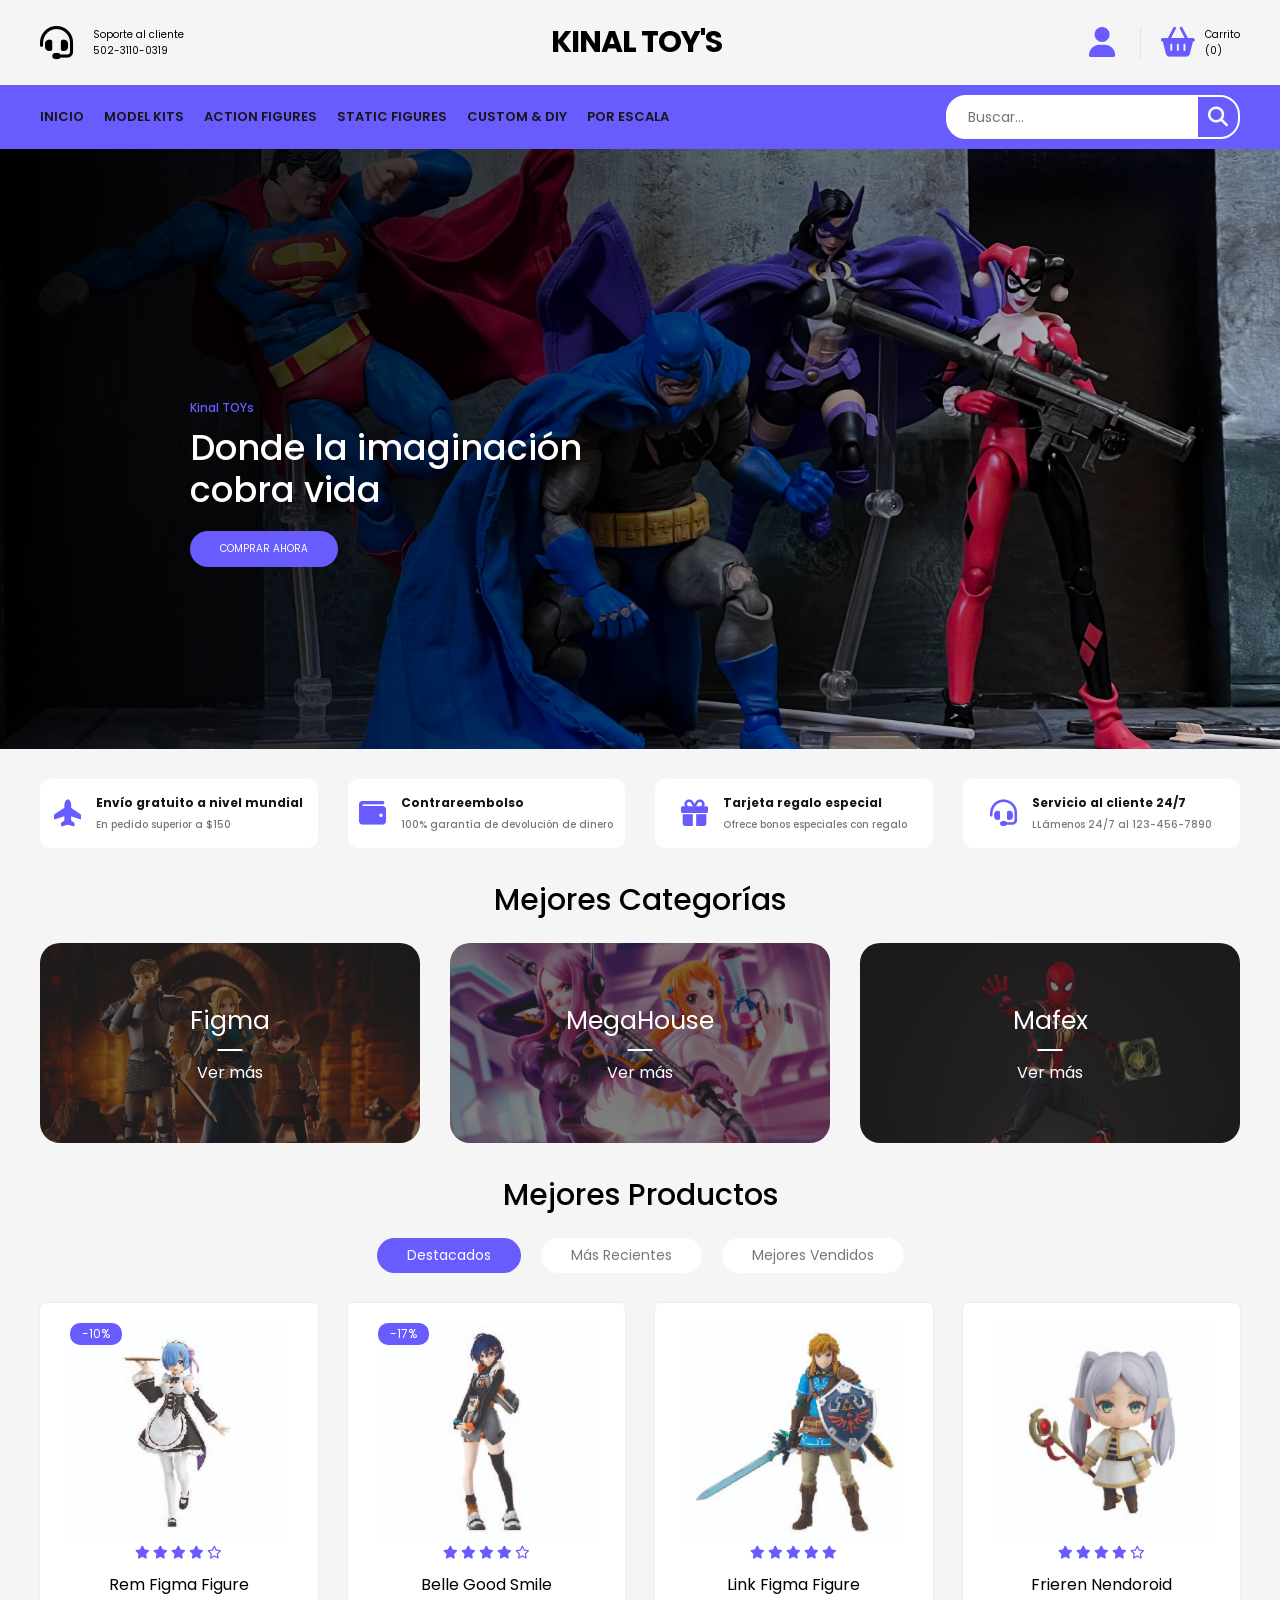
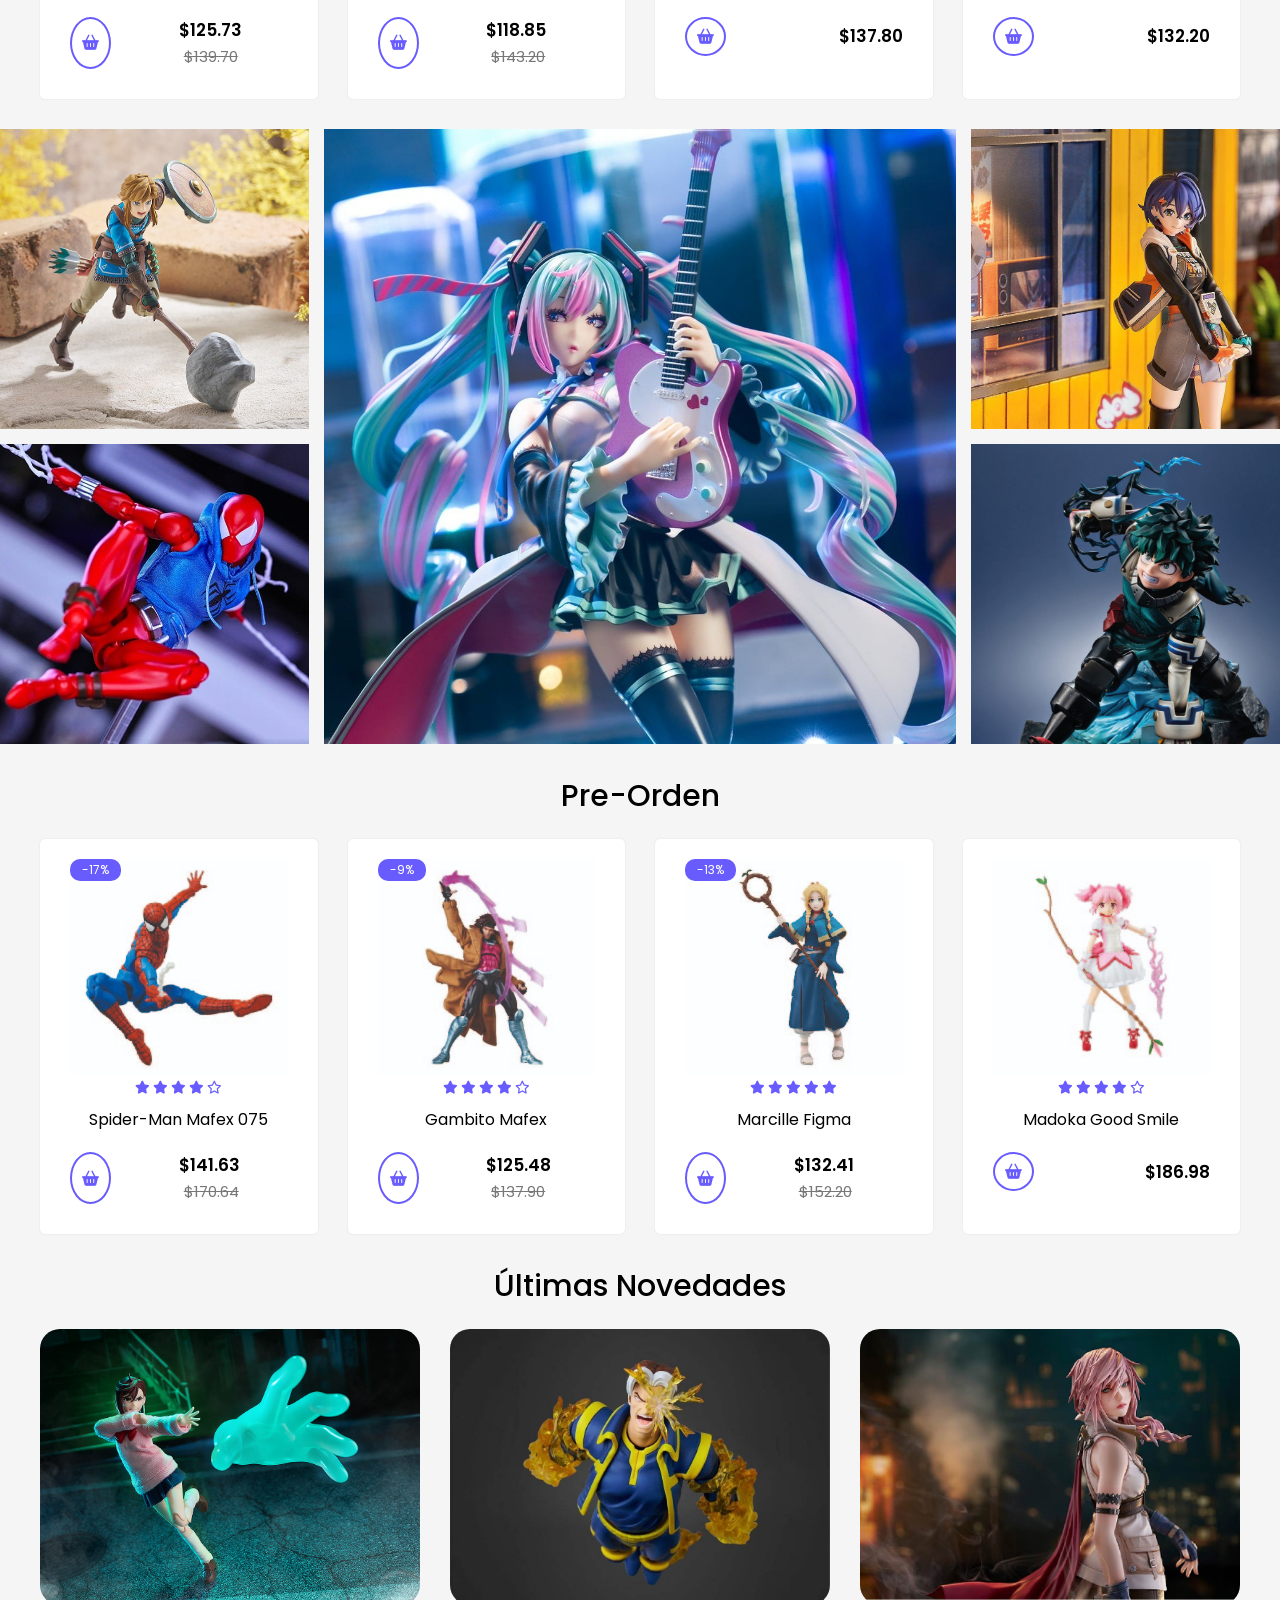
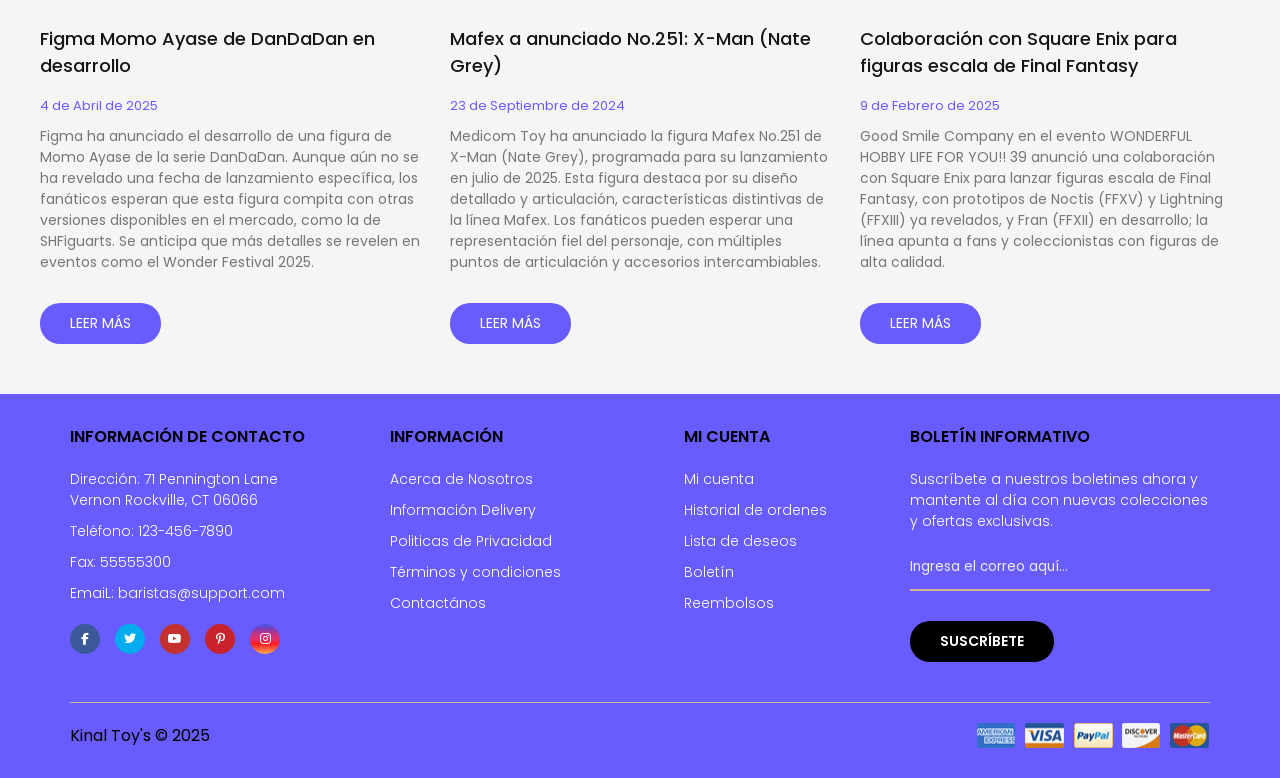
==== Kinal Toy's/Index/index.html @ 7cec7b45 "HTML: Realiquez" ====
<!DOCTYPE html>
<html lang="en">
	<head>
		<meta charset="UTF-8" />
		<meta http-equiv="X-UA-Compatible" content="IE=edge" />
		<meta
			name="viewport"
			content="width=device-width, initial-scale=1.0"
		/>
		<title>Kinal Toy's</title>
		<link rel="stylesheet" href="../Styles/styles.css" />
		<link rel="stylesheet" href="https://cdnjs.cloudflare.com/ajax/libs/font-awesome/6.7.2/css/all.min.css" integrity="sha512-Evv84Mr4kqVGRNSgIGL/F/aIDqQb7xQ2vcrdIwxfjThSH8CSR7PBEakCr51Ck+w+/U6swU2Im1vVX0SVk9ABhg==" crossorigin="anonymous" referrerpolicy="no-referrer" />
    	<link rel="icon" href="../Images/kinal toys.png">
	</head>
	<body>
		<header>
			<div class="container-hero">
				<div class="container hero">
					<div class="customer-support">
						<i class="fa-solid fa-headset"></i>
						<div class="content-customer-support">
							<span class="text">Soporte al cliente</span>
							<span class="number">502-3110-0319</span>
						</div>
					</div>

					<div class="container-logo">
						<h1 class="logo"><a href="/">Kinal Toy's</a></h1>
					</div>

					<div class="container-user">
						<i class="fa-solid fa-user"></i>
						<i class="fa-solid fa-basket-shopping"></i>
						<div class="content-shopping-cart">
							<span class="text">Carrito</span>
							<span class="number">(0)</span>
						</div>
					</div>
				</div>
			</div>

			<div class="container-navbar">
				<nav class="navbar container">
					<i class="fa-solid fa-bars"></i>
					<ul class="menu">
						<li><a href="#">Inicio</a></li>
						<li><a href="#">Model Kits</a></li>
						<li><a href="#">Action Figures</a></li>
						<li><a href="#">Static Figures</a></li>
						<li><a href="#">Custom & DIY</a></li>
						<li><a href="#">Por Escala</a></li>
					</ul>

					<form class="search-form">
						<input type="search" placeholder="Buscar..." />
						<button class="btn-search">
							<i class="fa-solid fa-magnifying-glass"></i>
						</button>
					</form>
				</nav>
			</div>
		</header>

		<section class="banner">
			<div class="content-banner">
				<p>Kinal TOYs</p>
				<h2>Donde la imaginación<br />cobra vida</h2>
				<a href="#">Comprar ahora</a>
			</div>
		</section>

		<main class="main-content">
			<section class="container container-features">
				<div class="card-feature">
					<i class="fa-solid fa-plane-up"></i>
					<div class="feature-content">
						<span>Envío gratuito a nivel mundial</span>
						<p>En pedido superior a $150</p>
					</div>
				</div>
				<div class="card-feature">
					<i class="fa-solid fa-wallet"></i>
					<div class="feature-content">
						<span>Contrareembolso</span>
						<p>100% garantía de devolución de dinero</p>
					</div>
				</div>
				<div class="card-feature">
					<i class="fa-solid fa-gift"></i>
					<div class="feature-content">
						<span>Tarjeta regalo especial</span>
						<p>Ofrece bonos especiales con regalo</p>
					</div>
				</div>
				<div class="card-feature">
					<i class="fa-solid fa-headset"></i>
					<div class="feature-content">
						<span>Servicio al cliente 24/7</span>
						<p>LLámenos 24/7 al 123-456-7890</p>
					</div>
				</div>
			</section>

			<section class="container top-categories">
				<h1 class="heading-1">Mejores Categorías</h1>
				<div class="container-categories">
					<div class="card-category category-moca">
						<p>Figma</p>
						<span>Ver más</span>
					</div>
					<div class="card-category category-expreso">
						<p>MegaHouse</p>
						<span>Ver más</span>
					</div>
					<div class="card-category category-capuchino">
						<p>Mafex</p>
						<span>Ver más</span>
					</div>
				</div>
			</section>

			<section class="container top-products">
				<h1 class="heading-1">Mejores Productos</h1>

				<div class="container-options">
					<span class="active">Destacados</span>
					<span>Más recientes</span>
					<span>Mejores Vendidos</span>
				</div>

				<div class="container-products">
					<!-- Producto 1 -->
					<div class="card-product">
						<div class="container-img">
							<img src="../Images/rem.jpg" alt="Re Zero Starting Life in Another World Rem Figma Figura" />
							<span class="discount">-10%</span>
							<div class="button-group">
								<span>
									<i class="fa-regular fa-eye"></i>
								</span>
								<span>
									<i class="fa-regular fa-heart"></i>
								</span>
								<span>
									<i class="fa-solid fa-code-compare"></i>
								</span>
							</div>
						</div>
						<div class="content-card-product">
							<div class="stars">
								<i class="fa-solid fa-star"></i>
								<i class="fa-solid fa-star"></i>
								<i class="fa-solid fa-star"></i>
								<i class="fa-solid fa-star"></i>
								<i class="fa-regular fa-star"></i>
							</div>
							<h3>Rem Figma Figure</h3>
							<span class="add-cart">
								<i class="fa-solid fa-basket-shopping"></i>
							</span>
							<p class="price">$125.73 <span>$139.70</span></p>
						</div>
					</div>
					<!-- Producto 2 -->
					<div class="card-product">
						<div class="container-img">
							<img
								src="../Images/bell.jpg"
								alt="Toy bell.jpg"
							/>
							<span class="discount">-17%</span>
							<div class="button-group">
								<span>
									<i class="fa-regular fa-eye"></i>
								</span>
								<span>
									<i class="fa-regular fa-heart"></i>
								</span>
								<span>
									<i class="fa-solid fa-code-compare"></i>
								</span>
							</div>
						</div>
						<div class="content-card-product">
							<div class="stars">
								<i class="fa-solid fa-star"></i>
								<i class="fa-solid fa-star"></i>
								<i class="fa-solid fa-star"></i>
								<i class="fa-solid fa-star"></i>
								<i class="fa-regular fa-star"></i>
							</div>
							<h3>Belle Good Smile</h3>
							<span class="add-cart">
								<i class="fa-solid fa-basket-shopping"></i>
							</span>
							<p class="price">$118.85 <span>$143.20</span></p>
						</div>
					</div>
					<!--  -->
					<div class="card-product">
						<div class="container-img">
							<img
								src="../Images/link.jpg"
								alt="Toy link"
							/>
							<div class="button-group">
								<span>
									<i class="fa-regular fa-eye"></i>
								</span>
								<span>
									<i class="fa-regular fa-heart"></i>
								</span>
								<span>
									<i class="fa-solid fa-code-compare"></i>
								</span>
							</div>
						</div>
						<div class="content-card-product">
							<div class="stars">
								<i class="fa-solid fa-star"></i>
								<i class="fa-solid fa-star"></i>
								<i class="fa-solid fa-star"></i>
								<i class="fa-solid fa-star"></i>
								<i class="fa-solid fa-star"></i>
							</div>
							<h3>Link Figma Figure</h3>
							<span class="add-cart">
								<i class="fa-solid fa-basket-shopping"></i>
							</span>
							<p class="price">$137.80</p>
						</div>
					</div>
					<!--  -->
					<div class="card-product">
						<div class="container-img">
							<img src="../Images/frieren.jpg" alt="Toy frieren" />
							<div class="button-group">
								<span>
									<i class="fa-regular fa-eye"></i>
								</span>
								<span>
									<i class="fa-regular fa-heart"></i>
								</span>
								<span>
									<i class="fa-solid fa-code-compare"></i>
								</span>
							</div>
						</div>
						<div class="content-card-product">
							<div class="stars">
								<i class="fa-solid fa-star"></i>
								<i class="fa-solid fa-star"></i>
								<i class="fa-solid fa-star"></i>
								<i class="fa-solid fa-star"></i>
								<i class="fa-regular fa-star"></i>
							</div>
							<h3>Frieren Nendoroid</h3>
							<span class="add-cart">
								<i class="fa-solid fa-basket-shopping"></i>
							</span>
							<p class="price">$132.20</p>
						</div>
					</div>
				</div>
			</section>

			<section class="gallery">
				<img
					src="../Images/Figma.jpg"
					alt="Gallery Img1"
					class="gallery-img-1"
				/><img
					src="../Images/Good Smile Company.jpg"
					alt="Gallery Img2"
					class="gallery-img-2"
				/><img
					src="../Images/Kotobukiya.jpg"
					alt="Gallery Img3"
					class="gallery-img-3"
				/><img
					src="../Images/Mafex.jpg"
					alt="Gallery Img4"
					class="gallery-img-4"
				/><img
					src="../Images/MegaHouse.png"
					alt="Gallery Img5"
					class="gallery-img-5"
				/>
			</section>

			<section class="container specials">
				<h1 class="heading-1">Pre-Orden</h1>

				<div class="container-products">
					<!-- Producto 1 -->
					<div class="card-product">
						<div class="container-img">
							<img src="../Images/spiderman.jpg" alt="Cafe spiderman" />
							<span class="discount">-17%</span>
							<div class="button-group">
								<span>
									<i class="fa-regular fa-eye"></i>
								</span>
								<span>
									<i class="fa-regular fa-heart"></i>
								</span>
								<span>
									<i class="fa-solid fa-code-compare"></i>
								</span>
							</div>
						</div>
						<div class="content-card-product">
							<div class="stars">
								<i class="fa-solid fa-star"></i>
								<i class="fa-solid fa-star"></i>
								<i class="fa-solid fa-star"></i>
								<i class="fa-solid fa-star"></i>
								<i class="fa-regular fa-star"></i>
							</div>
							<h3>Spider-Man Mafex 075</h3>
							<span class="add-cart">
								<i class="fa-solid fa-basket-shopping"></i>
							</span>
							<p class="price">$141.63 <span>$170.64</span></p>
						</div>
					</div>
					<!-- Producto 2 -->
					<div class="card-product">
						<div class="container-img">
							<img
								src="../Images/gambito.jpg"
								alt="Toy gambito"
							/>
							<span class="discount">-9%</span>
							<div class="button-group">
								<span>
									<i class="fa-regular fa-eye"></i>
								</span>
								<span>
									<i class="fa-regular fa-heart"></i>
								</span>
								<span>
									<i class="fa-solid fa-code-compare"></i>
								</span>
							</div>
						</div>
						<div class="content-card-product">
							<div class="stars">
								<i class="fa-solid fa-star"></i>
								<i class="fa-solid fa-star"></i>
								<i class="fa-solid fa-star"></i>
								<i class="fa-solid fa-star"></i>
								<i class="fa-regular fa-star"></i>
							</div>
							<h3>Gambito Mafex</h3>
							<span class="add-cart">
								<i class="fa-solid fa-basket-shopping"></i>
							</span>
							<p class="price">$125.48 <span>$137.90</span></p>
						</div>
					</div>
					<!--  -->
					<div class="card-product">
						<div class="container-img">
							<img src="../Images/marcill.jpg" alt="Marcill" />
							<span class="discount">-13%</span>
							<div class="button-group">
								<span>
									<i class="fa-regular fa-eye"></i>
								</span>
								<span>
									<i class="fa-regular fa-heart"></i>
								</span>
								<span>
									<i class="fa-solid fa-code-compare"></i>
								</span>
							</div>
						</div>
						<div class="content-card-product">
							<div class="stars">
								<i class="fa-solid fa-star"></i>
								<i class="fa-solid fa-star"></i>
								<i class="fa-solid fa-star"></i>
								<i class="fa-solid fa-star"></i>
								<i class="fa-solid fa-star"></i>
							</div>
							<h3>Marcille Figma</h3>
							<span class="add-cart">
								<i class="fa-solid fa-basket-shopping"></i>
							</span>
							<p class="price">$132.41 <span>$152.20</span></p>
						</div>
					</div>
					<!--  -->
					<div class="card-product">
						<div class="container-img">
							<img src="../Images/madoka.jpg" alt="Madoka" />
							<div class="button-group">
								<span>
									<i class="fa-regular fa-eye"></i>
								</span>
								<span>
									<i class="fa-regular fa-heart"></i>
								</span>
								<span>
									<i class="fa-solid fa-code-compare"></i>
								</span>
							</div>
						</div>
						<div class="content-card-product">
							<div class="stars">
								<i class="fa-solid fa-star"></i>
								<i class="fa-solid fa-star"></i>
								<i class="fa-solid fa-star"></i>
								<i class="fa-solid fa-star"></i>
								<i class="fa-regular fa-star"></i>
							</div>
							<h3>Madoka Good Smile</h3>
							<span class="add-cart">
								<i class="fa-solid fa-basket-shopping"></i>
							</span>
							<p class="price">$186.98</p>
						</div>
					</div>
				</div>
			</section>

			<section class="container blogs">
				<h1 class="heading-1">Últimas Novedades</h1>

				<div class="container-blogs">
					<div class="card-blog">
						<div class="container-img">
							<img src="../Images/anuncio-momo.jpg" alt="Anuncio Momo" />
							<div class="button-group-blog">
								<span>
									<i class="fa-solid fa-magnifying-glass"></i>
								</span>
								<span>
									<i class="fa-solid fa-link"></i>
								</span>
							</div>
						</div>
						<div class="content-blog">
							<h3>Figma Momo Ayase de DanDaDan en desarrollo</h3>
							<span>4 de Abril de 2025</span>
							<p>
								Figma ha anunciado el desarrollo de una figura de Momo Ayase de la serie DanDaDan. 
								Aunque aún no se ha revelado una fecha de lanzamiento específica, los fanáticos 
								esperan que esta figura compita con otras versiones disponibles en el mercado, 
								como la de SHFiguarts. Se anticipa que más detalles se revelen en eventos como 
								el Wonder Festival 2025.
							</p>
							<div class="btn-read-more">Leer más</div>
						</div>
					</div>
					<div class="card-blog">
						<div class="container-img">
							<img src="../Images/anuncio-nate.jpg" alt="Anuncio Nate" />
							<div class="button-group-blog">
								<span>
									<i class="fa-solid fa-magnifying-glass"></i>
								</span>
								<span>
									<i class="fa-solid fa-link"></i>
								</span>
							</div>
						</div>
						<div class="content-blog">
							<h3>Mafex a anunciado No.251: X-Man (Nate Grey)</h3>
							<span>23 de Septiembre de 2024</span>
							<p>
								Medicom Toy ha anunciado la figura Mafex No.251 de X-Man (Nate Grey), programada 
								para su lanzamiento en julio de 2025. Esta figura destaca por su diseño detallado y 
								articulación, características distintivas de la línea Mafex. Los fanáticos pueden 
								esperar una representación fiel del personaje, con múltiples puntos de articulación 
								y accesorios intercambiables.
							</p>
							<div class="btn-read-more">Leer más</div>
						</div>
					</div>
					<div class="card-blog">
						<div class="container-img">
							<img src="../Images/anuncio-final.jpg" alt="Anuncio Final" />
							<div class="button-group-blog">
								<span>
									<i class="fa-solid fa-magnifying-glass"></i>
								</span>
								<span>
									<i class="fa-solid fa-link"></i>
								</span>
							</div>
						</div>
						<div class="content-blog">
							<h3>Colaboración con Square Enix para figuras escala de Final Fantasy</h3>
							<span>9 de Febrero de 2025</span>
							<p>
								Good Smile Company en el evento WONDERFUL HOBBY LIFE FOR YOU!! 39 anunció una colaboración con Square 
								Enix para lanzar figuras escala de Final Fantasy, con prototipos de Noctis 
								(FFXV) y Lightning (FFXIII) ya revelados, y Fran (FFXII) en desarrollo; la 
								línea apunta a fans y coleccionistas con figuras de alta calidad.
							</p>
							<div class="btn-read-more">Leer más</div>
						</div>
					</div>
				</div>
			</section>
		</main>

		<footer class="footer">
			<div class="container container-footer">
				<div class="menu-footer">
					<div class="contact-info">
						<p class="title-footer">Información de Contacto</p>
						<ul>
							<li>
								Dirección: 71 Pennington Lane Vernon Rockville, CT
								06066
							</li>
							<li>Teléfono: 123-456-7890</li>
							<li>Fax: 55555300</li>
							<li>EmaiL: baristas@support.com</li>
						</ul>
						<div class="social-icons">
							<span class="facebook">
								<i class="fa-brands fa-facebook-f"></i>
							</span>
							<span class="twitter">
								<i class="fa-brands fa-twitter"></i>
							</span>
							<span class="youtube">
								<i class="fa-brands fa-youtube"></i>
							</span>
							<span class="pinterest">
								<i class="fa-brands fa-pinterest-p"></i>
							</span>
							<span class="instagram">
								<i class="fa-brands fa-instagram"></i>
							</span>
						</div>
					</div>

					<div class="information">
						<p class="title-footer">Información</p>
						<ul>
							<li><a href="#">Acerca de Nosotros</a></li>
							<li><a href="#">Información Delivery</a></li>
							<li><a href="#">Politicas de Privacidad</a></li>
							<li><a href="#">Términos y condiciones</a></li>
							<li><a href="#">Contactános</a></li>
						</ul>
					</div>

					<div class="my-account">
						<p class="title-footer">Mi cuenta</p>

						<ul>
							<li><a href="#">Mi cuenta</a></li>
							<li><a href="#">Historial de ordenes</a></li>
							<li><a href="#">Lista de deseos</a></li>
							<li><a href="#">Boletín</a></li>
							<li><a href="#">Reembolsos</a></li>
						</ul>
					</div>

					<div class="newsletter">
						<p class="title-footer">Boletín informativo</p>

						<div class="content">
							<p>
								Suscríbete a nuestros boletines ahora y mantente al
								día con nuevas colecciones y ofertas exclusivas.
							</p>
							<input type="email" placeholder="Ingresa el correo aquí...">
							<button>Suscríbete</button>
						</div>
					</div>
				</div>

				<div class="copyright">
					<p>
						Kinal Toy's &copy; 2025
					</p>

					<img src="../Images/payment.png" alt="Pagos">
				</div>
			</div>
		</footer>
	</body>
</html>
---- Kinal Toy's/Styles/styles.css ----
@import url('https://fonts.googleapis.com/css2?family=Poppins:wght@300;400;500;600;700&display=swap');

:root {
	--primary-color: #695CFE;
	--background-color: #F5F5F5;
	--dark-color: #151515;
}

html {
	font-size: 62.5%;
	font-family: 'Poppins', sans-serif;
}

* {
	margin: 0;
	padding: 0;
	box-sizing: border-box;
}

/* ********************************** */
/*             UTILIDADES             */
/* ********************************** */
.container {
	max-width: 120rem;
	margin: 0 auto;
}

.heading-1 {
	text-align: center;
	font-weight: 500;
	font-size: 3rem;
}

/* ********************************** */
/*               HEADER               */
/* ********************************** */
.container-hero {
	background-color: var(--background-color);
}

.hero {
	display: flex;
	justify-content: space-between;
	align-items: center;
	padding: 2rem 0;
}

.customer-support {
	display: flex;
	align-items: center;
	gap: 2rem;
}

.customer-support i {
	font-size: 3.3rem;
}

.content-customer-support {
	display: flex;
	flex-direction: column;
}

.container-logo {
	display: flex;
	align-items: center;
	gap: 0.5rem;
}

.container-logo i {
	font-size: 3rem;
}

.container-logo h1 a {
	text-decoration: none;
	color: #000;
	font-size: 3rem;
	text-transform: uppercase;
	letter-spacing: -1px;
}

.container-user {
	display: flex;
	gap: 1rem;
	cursor: pointer;
}

.container-user .fa-user {
	font-size: 3rem;
	color: var(--primary-color);
	padding-right: 2.5rem;
	border-right: 1px solid #e2e2e2;
}

.container-user .fa-basket-shopping {
	font-size: 3rem;
	color: var(--primary-color);
	padding-left: 1rem;
}

.content-shopping-cart {
	display: flex;
	flex-direction: column;
}

/* ************* NAVBAR ************* */
.container-navbar {
	background-color: var(--primary-color);
}

.navbar {
	display: flex;
	justify-content: space-between;
	align-items: center;
	padding: 1rem 0;
}

.navbar .fa-bars {
	display: none;
}

.menu {
	display: flex;
	gap: 2rem;
}

.menu li {
	list-style: none;
}

.menu a {
	text-decoration: none;
	font-size: 1.3rem;
	color: var(--dark-color);
	font-weight: 600;
	text-transform: uppercase;
	position: relative;
}

.menu a::after {
	content: '';
	width: 1.5rem;
	height: 1px;
	background-color: #fff;
	position: absolute;
	bottom: -3px;
	left: 50%;
	transform: translate(-50%, 50%);
	opacity: 0;
	transition: all 0.3s ease;
}

.menu a:hover::after {
	opacity: 1;
}

.menu a:hover {
	color: #fff;
}

.search-form {
	position: relative;
	display: flex;
	align-items: center;
	border: 2px solid #fff;
	border-radius: 2rem;
	background-color: #fff;
	height: 4.4rem;
	overflow: hidden;
}

.search-form input {
	outline: none;
	font-family: inherit;
	border: none;
	width: 25rem;
	font-size: 1.4rem;
	padding: 0 2rem;
	color: #777;
	cursor: pointer;
}

.search-form input::-webkit-search-cancel-button {
	appearance: none;
}

.search-form .btn-search {
	border: none;
	background-color: var(--primary-color);
	display: flex;
	align-items: center;
	justify-content: center;
	height: 100%;
	padding: 1rem;
}

.btn-search i {
	font-size: 2rem;
	color: #fff;
}

/* ********************************** */
/*               BANNER               */
/* ********************************** */
.banner {
	background-image: linear-gradient(100deg, #000000, #00000020),
		url('../Images/banner.jpg');
	height: 60rem;
	background-size: cover;
	background-position: center;
}

.content-banner {
	max-width: 90rem;
	margin: 0 auto;
	padding: 25rem 0;
}

.content-banner p {
	color: var(--primary-color);
	font-size: 1.2rem;
	margin-bottom: 1rem;
	font-weight: 500;
}

.content-banner h2 {
	color: #fff;
	font-size: 3.5rem;
	font-weight: 500;
	line-height: 1.2;
}

.content-banner a {
	margin-top: 2rem;
	text-decoration: none;
	color: #fff;
	background-color: var(--primary-color);
	display: inline-block;
	padding: 1rem 3rem;
	text-transform: uppercase;
	border-radius: 3rem;
}

/* ********************************** */
/*            MAIN CONTENT            */
/* ********************************** */
.main-content {
	background-color: var(--background-color);
}

/* ********************************** */
/*              FEATURES              */
/* ********************************** */
.container-features {
	display: grid;
	grid-template-columns: repeat(4, 1fr);
	gap: 3rem;
	padding: 3rem 0;
}

.card-feature {
	display: flex;
	align-items: center;
	justify-content: center;
	gap: 1.5rem;

	background-color: #fff;
	border-radius: 1rem;
	padding: 1.5rem 0;
}

.card-feature i {
	font-size: 2.7rem;
	color: var(--primary-color);
}

.feature-content {
	display: flex;
	flex-direction: column;
	gap: 0.5rem;
}

.feature-content span {
	font-weight: 700;
	font-size: 1.2rem;
	color: var(--dark-color);
}

.feature-content p {
	color: #777;
	font-weight: 500;
}

/* ********************************** */
/*             CATEGORIES             */
/* ********************************** */

.top-categories {
	display: flex;
	flex-direction: column;
	gap: 2rem;
	margin-bottom: 3rem;
}

.container-categories {
	display: grid;
	grid-template-columns: repeat(3, 1fr);
	gap: 3rem;
}

.card-category {
	height: 20rem;
	display: flex;
	flex-direction: column;
	align-items: center;
	justify-content: center;
	border-radius: 2rem;
	gap: 2rem;
}

.category-moca {
	background-image: linear-gradient(#00000080, #00000080),
		url('../Images/figma-category.jpg');
	background-size: cover;
	background-position: bottom;
	background-repeat: no-repeat;
}

.category-capuchino {
	background-image: linear-gradient(#00000080, #00000080),
		url('../Images/mafex-category.jpg');
	background-size: cover;
	background-position: center;
	background-repeat: no-repeat;
}

.category-expreso {
	background-image: linear-gradient(#00000080, #00000080),
		url('../Images/megahouse-category.jpg');
	background-size: cover;
	background-position: center;
	background-repeat: no-repeat;
}

.card-category p {
	font-size: 2.5rem;
	color: #fff;
	text-transform: capitalize;
	position: relative;
}

.card-category p::after {
	content: '';
	width: 2.5rem;
	height: 2px;
	background-color: #fff;
	position: absolute;
	bottom: -1rem;
	left: 50%;
	transform: translate(-50%, 50%);
}

.card-category span {
	font-size: 1.6rem;
	color: #fff;
	cursor: pointer;
}

.card-category span:hover {
	color: var(--primary-color);
}

/* ********************************** */
/*            TOP PRODUCTS            */
/* ********************************** */
.top-products {
	display: flex;
	flex-direction: column;
	gap: 2rem;
	margin-bottom: 3rem;
}

.container-options {
	display: flex;
	justify-content: center;
	gap: 2rem;
	margin-bottom: 1rem;
}

.container-options span {
	color: #777;
	background-color: #fff;
	padding: 0.7rem 3rem;
	font-size: 1.4rem;
	text-transform: capitalize;
	border-radius: 2rem;
	cursor: pointer;
}

.container-options span:hover {
	background-color: var(--primary-color);
	color: #fff;
}

.container-options span.active {
	background-color: var(--primary-color);
	color: #fff;
}

/* Products */
.container-products {
	display: grid;
	grid-template-columns: repeat(auto-fit, minmax(20rem, 1fr));
	gap: 3rem;
}

.card-product {
	background-color: #fff;
	padding: 2rem 3rem;
	border-radius: 0.5rem;
	cursor: pointer;
	box-shadow: 0 0 2px rgba(0, 0, 0, 0.1);
}

.container-img {
	position: relative;
}

.container-img img {
	width: 100%;
}

.container-img .discount {
	position: absolute;
	left: 0;
	background-color: var(--primary-color);
	color: #fff;
	padding: 2px 1.2rem;
	border-radius: 1rem;
	font-size: 1.2rem;
}

.card-product:hover .discount {
	background-color: #000;
}

.button-group {
	display: flex;
	flex-direction: column;
	gap: 1rem;

	position: absolute;
	top: 0;
	right: -3rem;
	z-index: -1;
	transition: all 0.4s ease;
}

.button-group span {
	border: 1px solid var(--primary-color);
	padding: 0.8rem;

	display: flex;
	align-items: center;
	justify-content: center;
	border-radius: 50%;
	cursor: pointer;
	transition: all 0.4s ease;
}

.button-group span:hover {
	background-color: var(--primary-color);
}

.button-group span i {
	font-size: 1.5rem;
	color: var(--primary-color);
}

.button-group span:hover i {
	color: #fff;
}

.card-product:hover .button-group {
	z-index: 0;
	right: -1rem;
}

.content-card-product {
	display: grid;
	justify-items: center;
	grid-template-columns: 1fr 1fr;
	grid-template-rows: repeat(4, min-content);
	row-gap: 1rem;
}

.stars {
	grid-row: 1/2;
	grid-column: 1/-1;
}

.stars i {
	font-size: 1.3rem;
	color: var(--primary-color);
}

.content-card-product h3 {
	grid-row: 2/3;
	grid-column: 1/-1;

	font-weight: 400;
	font-size: 1.6rem;
	margin-bottom: 1rem;
	cursor: pointer;
}

.content-card-product h3:hover {
	color: var(--primary-color);
}

.add-cart {
	justify-self: start;
	border: 2px solid var(--primary-color);
	padding: 1rem;
	border-radius: 50%;
	cursor: pointer;
	transition: all 0.4s ease;

	display: flex;
	align-items: center;
	justify-content: center;
}

.add-cart:hover {
	background-color: var(--primary-color);
}

.add-cart i {
	font-size: 1.5rem;
	color: var(--primary-color);
}

.add-cart:hover i {
	color: #fff;
}

.content-card-product .price {
	justify-self: end;
	align-self: center;

	font-size: 1.7rem;
	font-weight: 600;
}

.content-card-product .price span {
	font-size: 1.5rem;
	font-weight: 400;
	text-decoration: line-through;
	color: #777;
	margin-left: 0.5rem;
}

/* ********************************** */
/*               GALLERY              */
/* ********************************** */
.gallery {
	display: grid;
	grid-template-columns: repeat(4, 1fr);
	grid-template-rows: repeat(2, 30rem);
	gap: 1.5rem;
	margin-bottom: 3rem;
}

.gallery img {
	width: 100%;
	height: 100%;
	object-fit: cover;
}

.gallery-img-3 {
	grid-column: 2/4;
	grid-row: 1/3;
}

/* ********************************** */
/*              SPECIALS              */
/* ********************************** */
.specials {
	display: flex;
	flex-direction: column;
	gap: 2rem;
	margin-bottom: 3rem;
}

/* ********************************** */
/*                BLOGS               */
/* ********************************** */
.blogs {
	display: flex;
	flex-direction: column;
	gap: 2rem;
}

.container-blogs {
	display: grid;
	grid-template-columns: repeat(3, 1fr);
	gap: 3rem;
}

.card-blog {
	display: flex;
	flex-direction: column;
	gap: 2rem;
}

.card-blog .container-img {
	border-radius: 2rem;
	cursor: pointer;
	position: relative;
	overflow: hidden;
}

.button-group-blog {
	position: absolute;
	bottom: 1.5rem;
	right: -2.5rem;

	display: flex;
	gap: 0.7rem;
	z-index: -1;
	transition: all 0.3s ease;
}

.card-blog:hover .button-group-blog {
	z-index: 0;
	right: 1.5rem;
}

.button-group-blog span {
	background-color: #fff;
	padding: 1rem;
	border-radius: 50%;
	transition: all 0.4s ease;

	display: flex;
	align-items: center;
	justify-content: center;
}

.button-group-blog span i {
	font-size: 1.3rem;
}

.button-group-blog span:hover {
	background-color: var(--primary-color);
}

.button-group-blog span:hover i {
	color: #fff;
}

.content-blog h3 {
	font-size: 1.8rem;
	margin-bottom: 1.7rem;
	color: var(--dark-color);
	font-weight: 500;
}

.content-blog h3:hover {
	color: var(--primary-color);
	cursor: pointer;
}

.content-blog p {
	margin-top: 1rem;
	font-size: 1.4rem;
	color: #777;
}

.content-blog span {
	color: var(--primary-color);
	font-size: 1.3rem;
}

.btn-read-more {
	padding: 1rem 3rem;
	background-color: var(--primary-color);
	color: #fff;
	text-transform: uppercase;
	font-size: 1.4rem;
	border-radius: 2rem;
	margin: 3rem 0 5rem;
	display: inline-block;
	cursor: pointer;
}

.btn-read-more:hover {
	background-color: var(--dark-color);
}

/* ********************************** */
/*               FOOTER               */
/* ********************************** */

.footer {
	background-color: var(--primary-color);
}

.container-footer {
	display: flex;
	flex-direction: column;
	gap: 4rem;
	padding: 3rem;
}

.menu-footer {
	display: grid;
	grid-template-columns: repeat(3, 1fr) 30rem;
	gap: 3rem;
	justify-items: center;
}

.title-footer {
	font-weight: 600;
	font-size: 1.6rem;
	text-transform: uppercase;
}

.contact-info,
.information,
.my-account,
.newsletter {
	display: flex;
	flex-direction: column;
	gap: 2rem;
}

.contact-info ul,
.information ul,
.my-account ul {
	display: flex;
	flex-direction: column;
	gap: 1rem;
}

.contact-info ul li,
.information ul li,
.my-account ul li {
	list-style: none;
	color: #fff;
	font-size: 1.4rem;
	font-weight: 300;
}

.information ul li a,
.my-account ul li a {
	text-decoration: none;
	color: #fff;
	font-weight: 300;
}

.information ul li a:hover,
.my-account ul li a:hover {
	color: var(--dark-color);
}

.social-icons {
	display: flex;
	gap: 1.5rem;
}

.social-icons span {
	border-radius: 50%;
	width: 3rem;
	height: 3rem;

	display: flex;
	align-items: center;
	justify-content: center;
}

.social-icons span i {
	color: #fff;
	font-size: 1.2rem;
}

.facebook {
	background-color: #3b5998;
}

.twitter {
	background-color: #00acee;
}

.youtube {
	background-color: #c4302b;
}

.pinterest {
	background-color: #c8232c;
}

.instagram {
	background: linear-gradient(
		#405de6,
		#833ab4,
		#c13584,
		#e1306c,
		#fd1d1d,
		#f56040,
		#fcaf45
	);
}

.content p {
	font-size: 1.4rem;
	color: #fff;
	font-weight: 300;
}

.content input {
	outline: none;
	background: none;
	border: none;
	border-bottom: 2px solid #d2b495;
	cursor: pointer;
	padding: 0.5rem 0 1.2rem;
	color: var(--dark-color);
	display: block;
	margin-bottom: 3rem;
	margin-top: 2rem;
	width: 100%;
	font-family: inherit;
}

.content input::-webkit-input-placeholder {
	color: #eee;
}

.content button {
	border: none;
	background-color: #000;
	color: #fff;
	text-transform: uppercase;
	padding: 1rem 3rem;
	border-radius: 2rem;
	font-size: 1.4rem;
	font-family: inherit;
	cursor: pointer;
	font-weight: 600;
}

.content button:hover {
	background-color: var(--background-color);
	color: var(--primary-color);
}

.copyright {
	display: flex;
	justify-content: space-between;
	padding-top: 2rem;

	border-top: 1px solid #d2b495;
}

.copyright p {
	font-weight: 400;
	font-size: 1.6rem;
}

/* ********************************** */
/*       MEDIA QUERIES -- 768px       */
/* ********************************** */
@media (max-width: 768px) {
	html {
		font-size: 55%;
	}

	.hero {
		padding: 2rem;
	}

	.customer-support {
		display: none;
	}

	.content-shopping-cart {
		display: none;
	}

	.navbar {
		padding: 1rem 2rem;
	}

	.navbar .fa-bars {
		display: block;
		color: #fff;
		font-size: 3rem;
	}

	.menu {
		display: none;
	}

	.content-banner {
		max-width: 50rem;
		margin: 0 auto;
		padding: 25rem 0;
	}

	.container-features {
		grid-template-columns: repeat(2, 1fr);
		padding: 3rem 2rem;
	}

	.card-feature {
		padding: 2rem;
	}

	.heading-1 {
		font-size: 2.4rem;
	}

	.card-category {
		height: 12rem;
	}

	.card-category p {
		font-size: 2rem;
		text-align: center;
		line-height: 1;
	}

	.card-category span {
		font-size: 1.4rem;
	}

	.container-options {
		align-items: center;
	}

	.container-options span {
		text-align: center;
		padding: 1rem 2rem;
	}

	.container-products {
		grid-template-columns: repeat(auto-fit, minmax(28rem, 1fr));
	}

	.gallery {
		grid-template-rows: repeat(2, 15rem);
	}

	.container-blogs {
		overflow: hidden;
		grid-template-columns: 1fr 1fr;

		height: 52rem;
	}

	.menu-footer {
		grid-template-columns: repeat(2, 1fr);
	}

	.copyright {
		flex-direction: column;
		justify-content: center;
		align-items: center;
		gap: 1.5rem;
	}
}

/* ********************************** */
/*       MEDIA QUERIES -- 468px       */
/* ********************************** */
@media (max-width: 468px) {
	html {
		font-size: 42.5%;
	}

	.content-banner {
		max-width: 50rem;
		padding: 22rem 0;
	}

	.heading-1 {
		font-size: 2.8rem;
	}

	.card-feature {
		flex-direction: column;
		border-radius: 2rem;
	}

	.feature-content {
		align-items: center;
	}

	.feature-content p {
		font-size: 1.4rem;
		text-align: center;
	}

	.feature-content span {
		font-size: 1.6rem;
		text-align: center;
	}

	.container-options span {
		font-size: 1.8rem;
		padding: 1rem 1.5rem;
		font-weight: 500;
	}

	.container-products {
		grid-template-columns: repeat(auto-fit, minmax(25rem, 1fr));
		gap: 1rem;
	}

	.container-img .discount {
		font-size: 2rem;
	}

	.content-card-product h3 {
		font-size: 2.2rem;
	}

	.gallery {
		grid-template-rows: repeat(2, 20rem);
	}

	.blogs {
		padding: 2rem;
	}

	.container-blogs {
		grid-template-columns: 1fr;
		height: 75rem;
	}

	.content-blog h3 {
		font-size: 2.4rem;
	}

	.content-blog span {
		font-size: 1.8rem;
	}

	.content-blog p {
		font-size: 2.2rem;
	}

	.btn-read-more{
		font-size: 1.8rem;
	}

	.contact-info ul,
	.information ul,
	.my-account ul{
		display: none;
	}

	.contact-info {
		align-items: center;
	}

	.menu-footer{
		grid-template-columns: 1fr;
	}

	.content p{
		font-size: 1.6rem;
	}
}
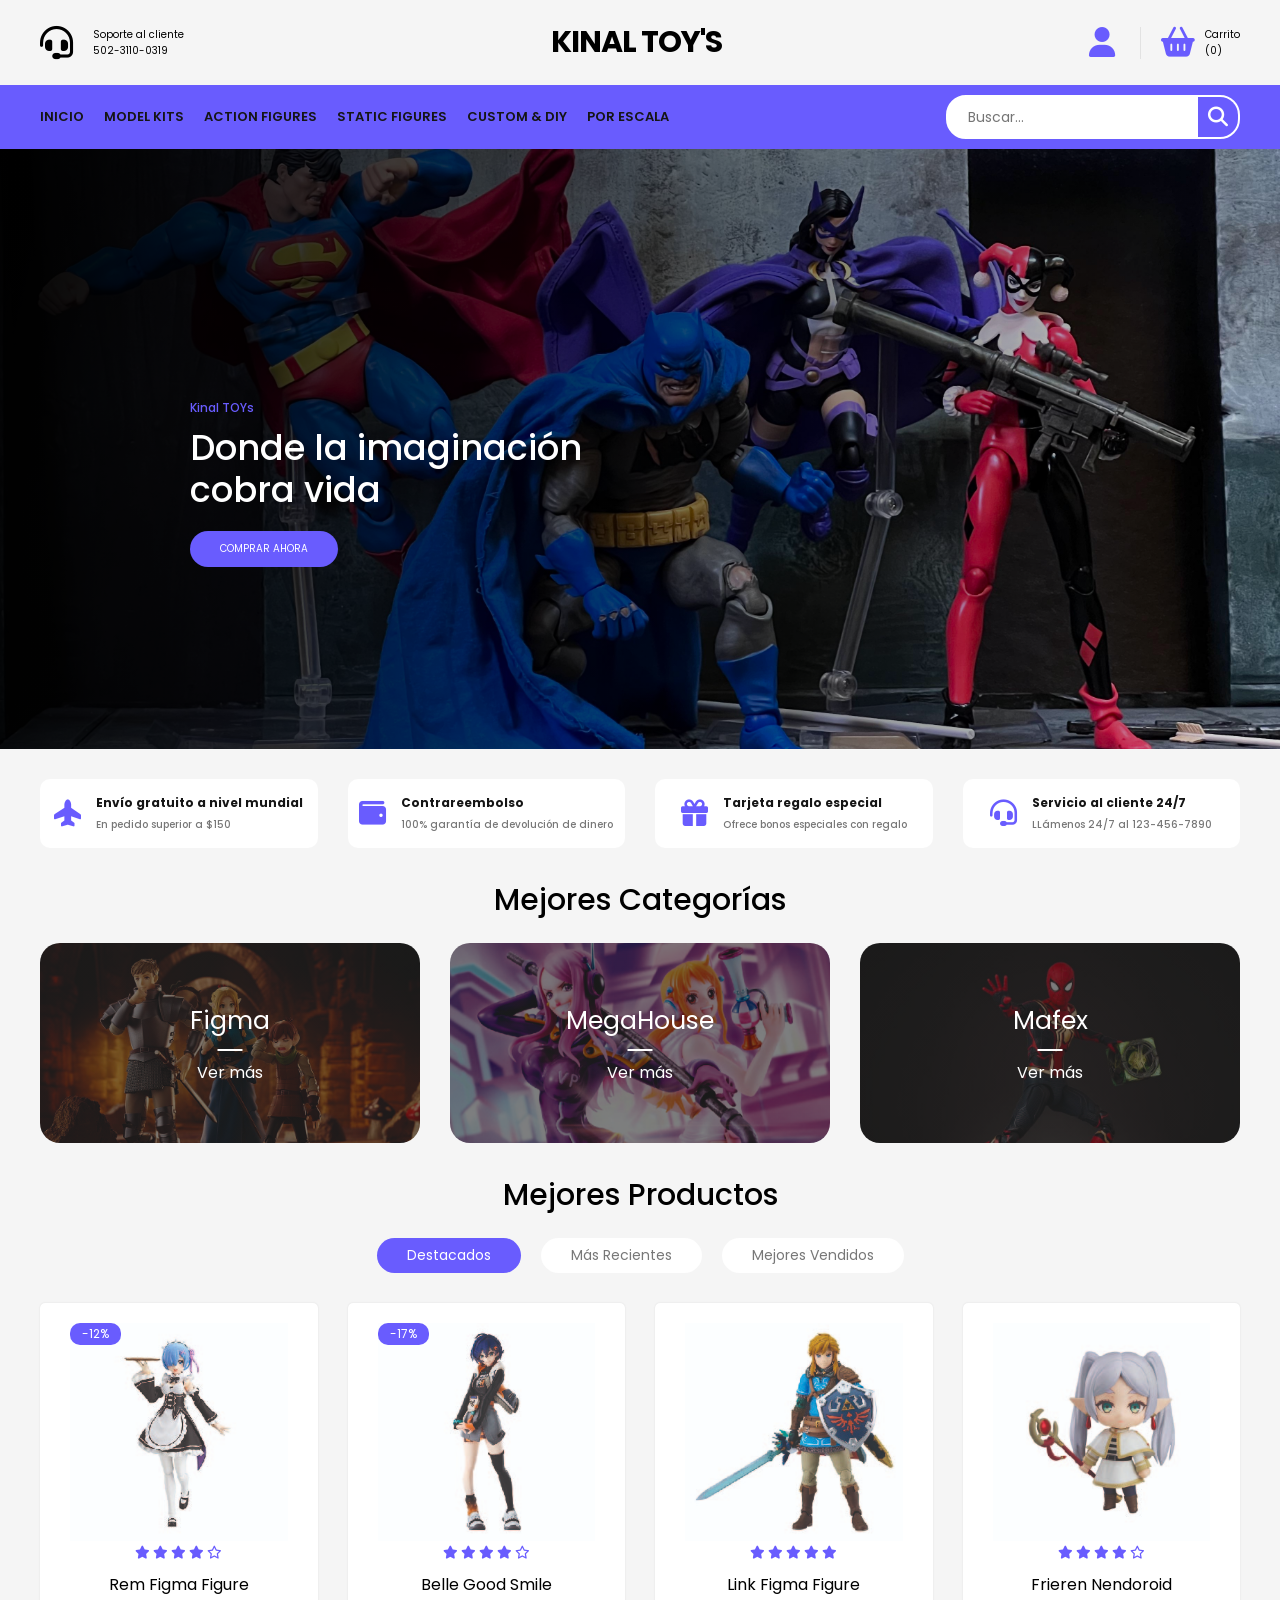
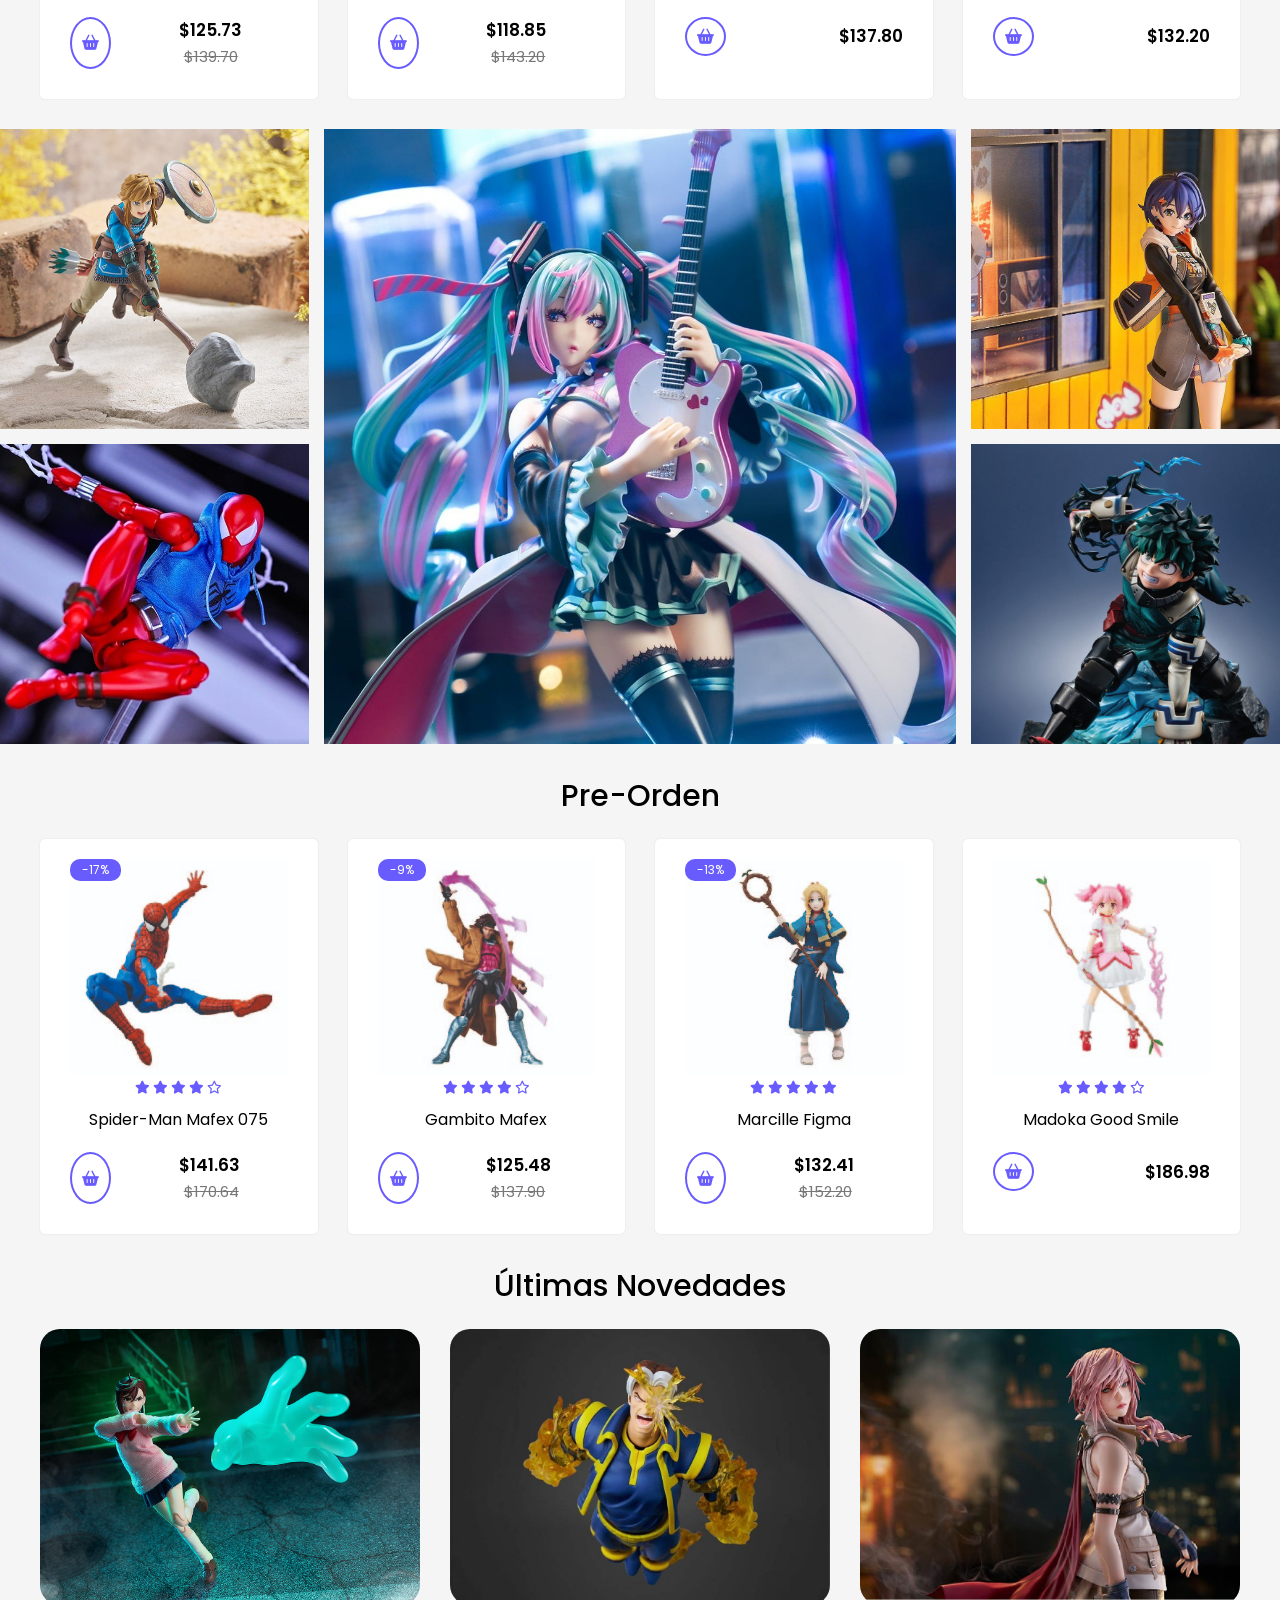
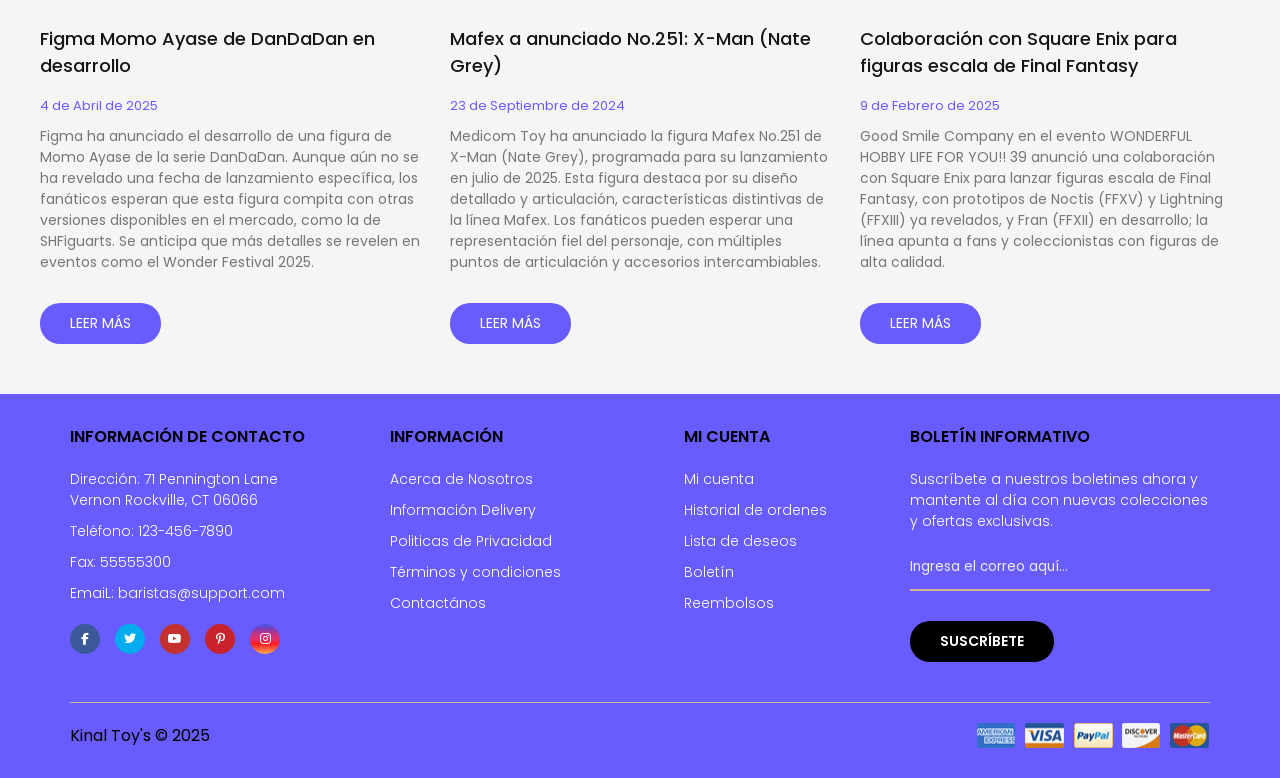
==== commit 772e3b98: "docs: Cambio en descuento de figura" ====
--- a/Kinal Toy's/Index/index.html
+++ b/Kinal Toy's/Index/index.html
@@ -133,7 +133,7 @@
 					<div class="card-product">
 						<div class="container-img">
 							<img src="../Images/rem.jpg" alt="Re Zero Starting Life in Another World Rem Figma Figura" />
-							<span class="discount">-10%</span>
+							<span class="discount">-12%</span>
 							<div class="button-group">
 								<span>
 									<i class="fa-regular fa-eye"></i>
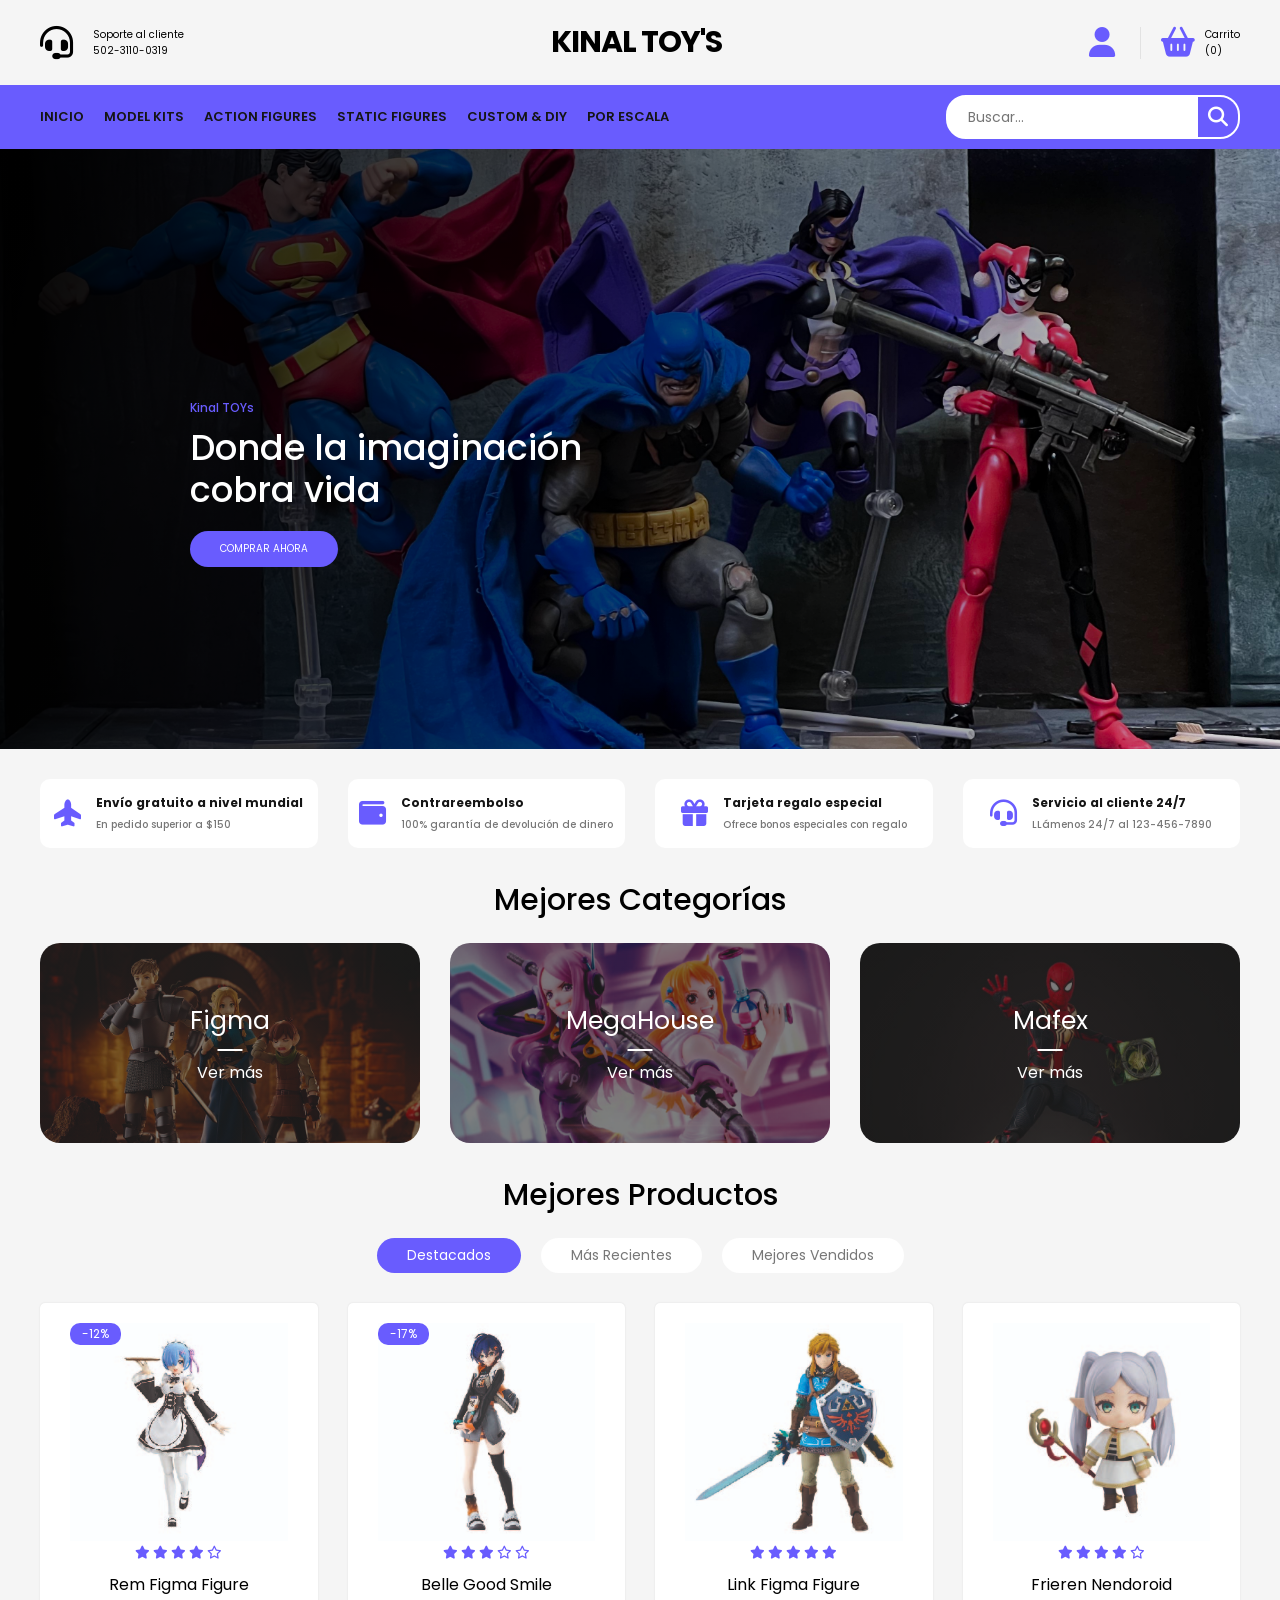
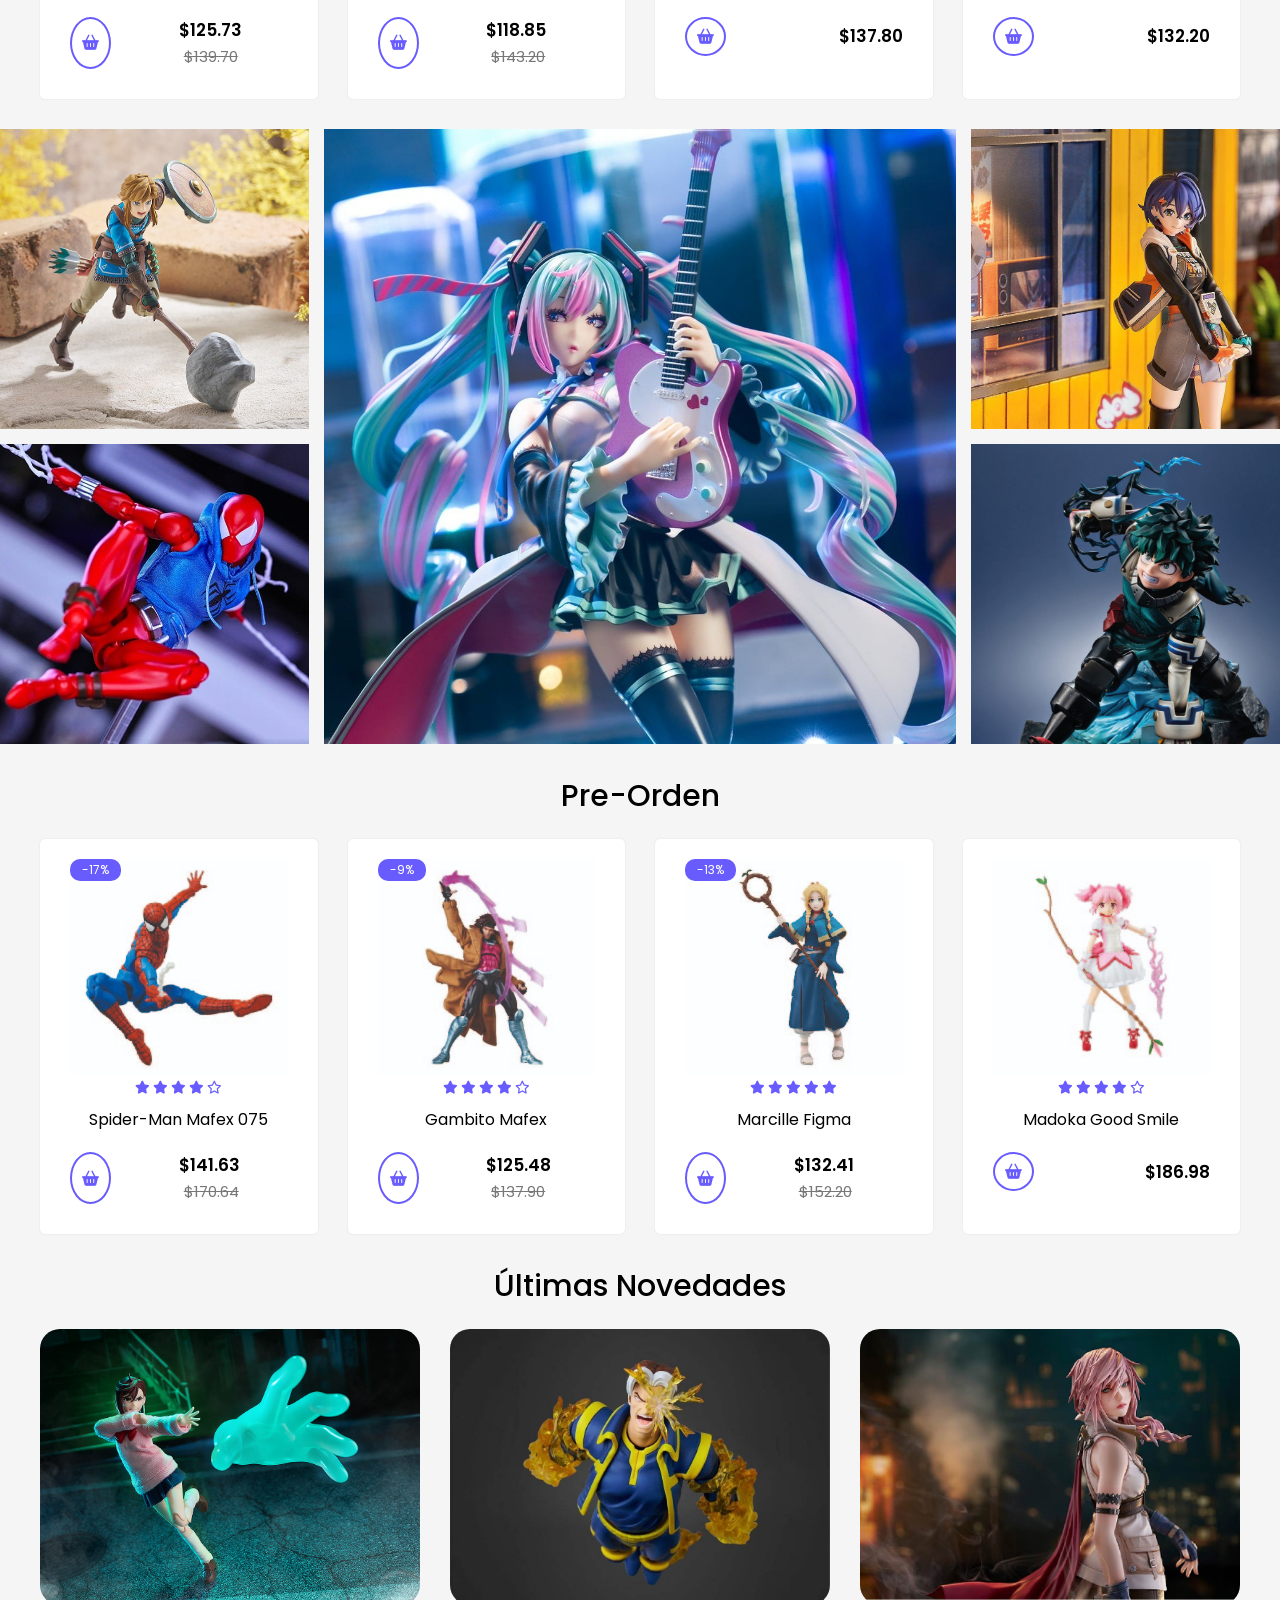
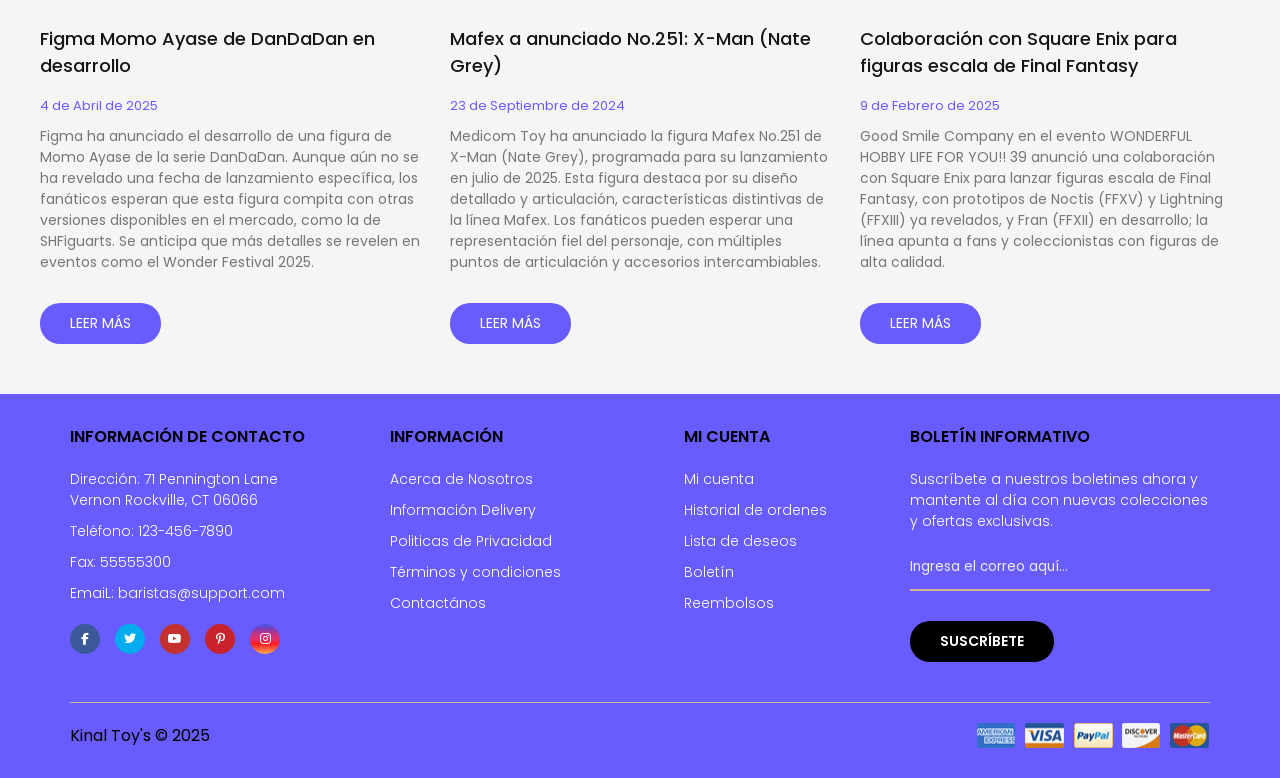
==== commit d3e479f1: "docs: Cambio en valoración de figura" ====
--- a/Kinal Toy's/Index/index.html
+++ b/Kinal Toy's/Index/index.html
@@ -186,7 +186,7 @@
 								<i class="fa-solid fa-star"></i>
 								<i class="fa-solid fa-star"></i>
 								<i class="fa-solid fa-star"></i>
-								<i class="fa-solid fa-star"></i>
+								<i class="fa-regular fa-star"></i>
 								<i class="fa-regular fa-star"></i>
 							</div>
 							<h3>Belle Good Smile</h3>
